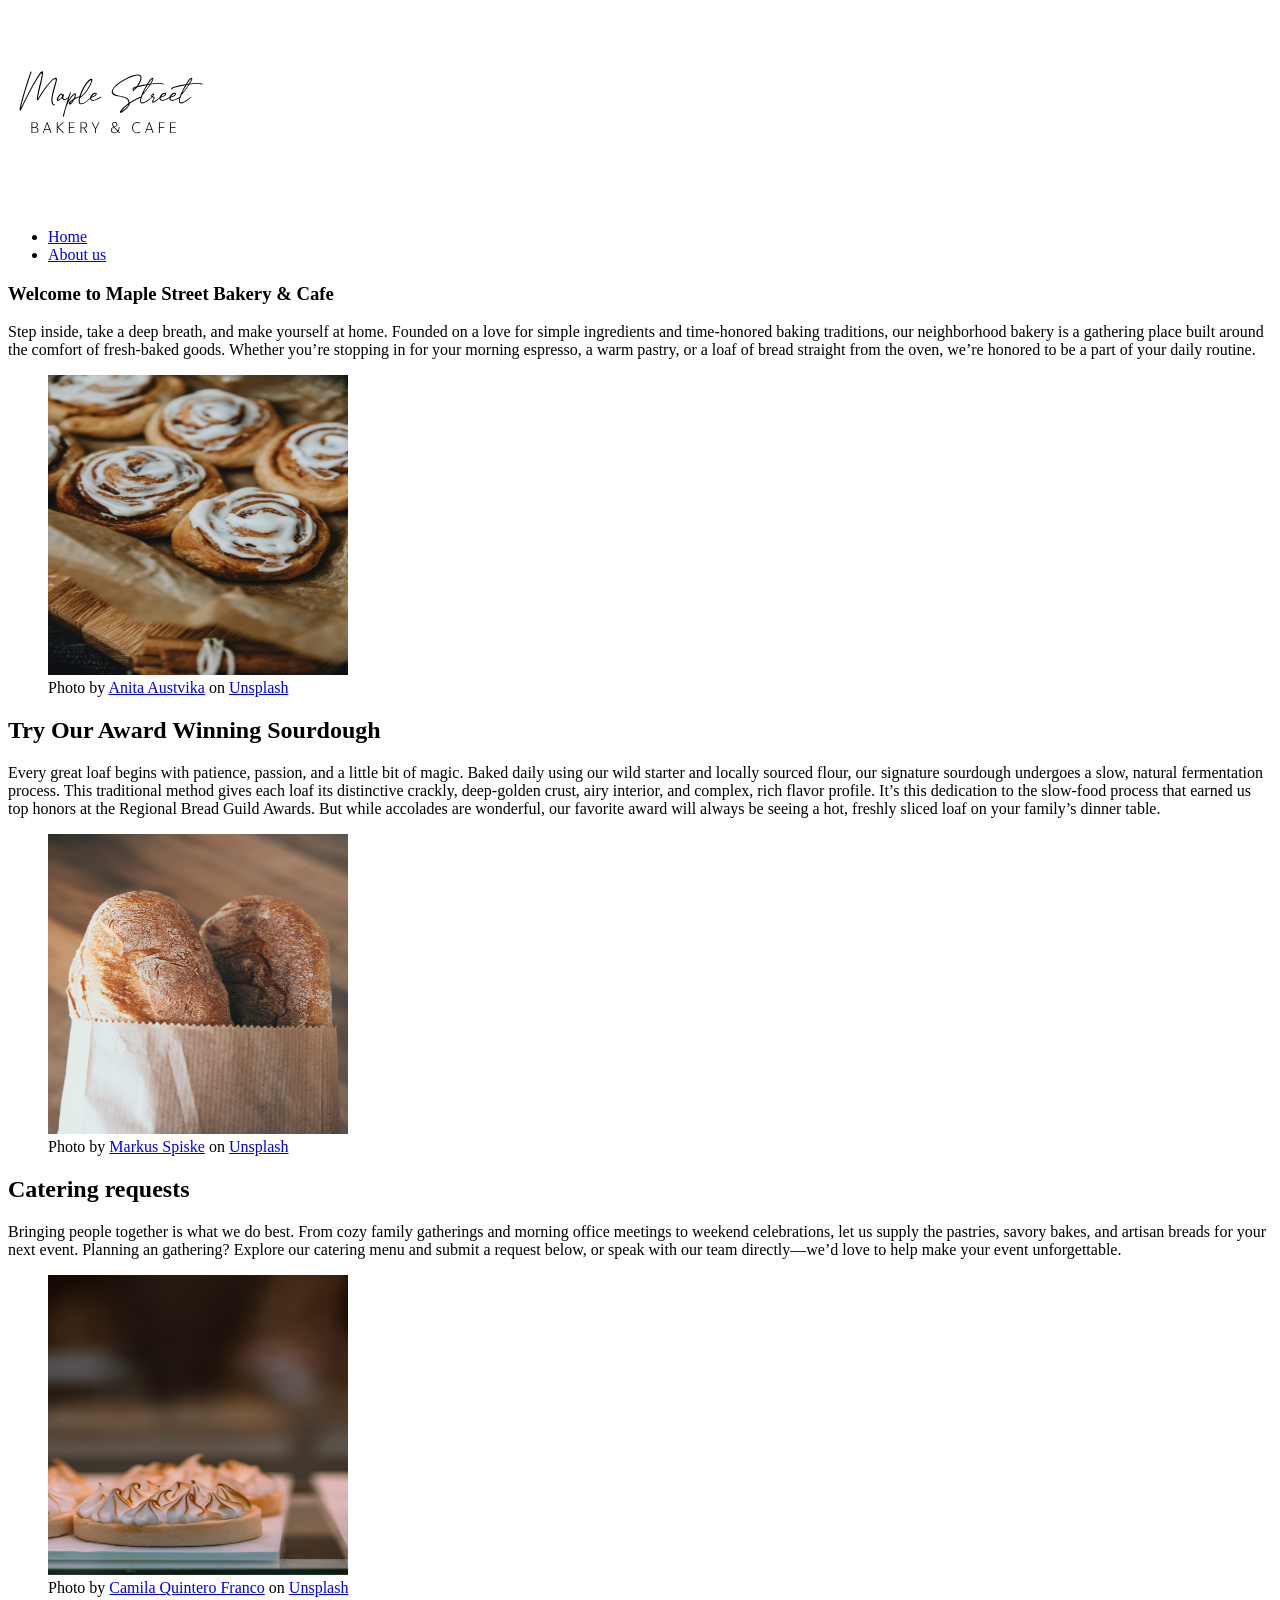
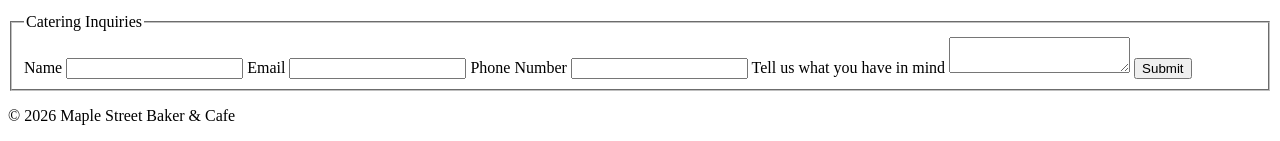
==== index.html @ 44095038 "The first rendition" ====
<!DOCTYPE html>
<html lang="en">
<head>
    <meta charset="UTF-8">
    <meta name="viewport" content="width=device-width, initial-scale=1.0">
    <title>Homepage - Maple Street Bakery</title>
</head>
<body>
  <header>
     <img src = "images/logo.svg" alt="Logo, Maple Street Bakery &amp; Cafe" width=200 height=200>
      <nav>
        <ul>
          <li><a href="index.html">Home</a></li>
          <li><a href="about.html">About us</a></li>
        </ul>
      </nav>
  </header>
  <main>
    <article>
      <section>
        <h1>Welcome to Maple Street Bakery &amp; Cafe</h1>
        <p>Step inside, take a deep breath, and make yourself at home. Founded on a love for simple ingredients and time-honored baking traditions, our neighborhood bakery is a gathering place built around the comfort of fresh-baked goods. Whether you’re stopping in for your morning espresso, a warm pastry, or a loaf of bread straight from the oven, we’re honored to be a part of your daily routine.</p>
        <figure>
          <img src="images/cinamon_bun.jpg" alt="A tray of cinnamon buns with white glaze" width=300 height=300>
          <figcaption>
            Photo by <a href="https://unsplash.com/@anitaaustvika?utm_source=unsplash&utm_medium=referral&utm_content=creditCopyText">Anita Austvika</a> on <a href="https://unsplash.com/photos/a-basket-of-cinnamon-rolls-j-rjB4GF67c?utm_source=unsplash&utm_medium=referral&utm_content=creditCopyText">Unsplash</a>
          </figcaption>
        </figure>
      </section>
      <article>
        <h2>Try Our Award Winning Sourdough</h2>
        <p>Every great loaf begins with patience, passion, and a little bit of magic. Baked daily using our wild starter and locally sourced flour, our signature sourdough undergoes a slow, natural fermentation process. This traditional method gives each loaf its distinctive crackly, deep-golden crust, airy interior, and complex, rich flavor profile.

          It’s this dedication to the slow-food process that earned us top honors at the Regional Bread Guild Awards. But while accolades are wonderful, our favorite award will always be seeing a hot, freshly sliced loaf on your family’s dinner table.</p>
        <figure>
          <img src="images/sourdough.jpg" alt="Two loaves of sourdough in a paper bag" width=300 height=300>
          <figcaption>
            Photo by <a href="https://unsplash.com/@markusspiske?utm_source=unsplash&utm_medium=referral&utm_content=creditCopyText">Markus Spiske</a> on <a href="https://unsplash.com/photos/a-piece-of-wood-39-6dSUrlyg?utm_source=unsplash&utm_medium=referral&utm_content=creditCopyText">Unsplash</a>
          </figcaption>
        </figure>
      </article>
      <article>
        <h2>Catering requests</h2>
        <p>Bringing people together is what we do best. From cozy family gatherings and morning office meetings to weekend celebrations, let us supply the pastries, savory bakes, and artisan breads for your next event.

          Planning an gathering? Explore our catering menu and submit a request below, or speak with our team directly—we’d love to help make your event unforgettable.</p>
        <figure>
          <img src="images/catering_2.jpg" alt="A miniature pie with torched cream on top" width=300 height=300>
          <figcaption>Photo by <a href="https://unsplash.com/@quinterocamilaa?utm_source=unsplash&utm_medium=referral&utm_content=creditCopyText">Camila Quintero Franco</a> on <a href="https://unsplash.com/photos/baked-pastries-mji7CTMZ4hA?utm_source=unsplash&utm_medium=referral&utm_content=creditCopyText">Unsplash</a></figcaption>
        </figure>
        <form action="/submit" method="POST">
          <fieldset>
            <legend>Catering Inquiries</legend>
            <label for="name">Name</label>
            <input type="text" id="name" name="name" required>
            <label for="email">Email</label>
            <input type="email" id="email" name="email" required>
            <label for="phone">Phone Number</label>
            <input type="tel" id="phone" name="phone" required>
            <label for="message">Tell us what you have in mind</label>
            <textarea id="message" name="message" required></textarea>
            <button type="submit">Submit</button>
          </fieldset>

        </form>
      </article>
    </article>
  </main>
  <footer>
    <p>&copy; 2026 Maple Street Baker & Cafe</p>
  </footer>
</body>
</html>
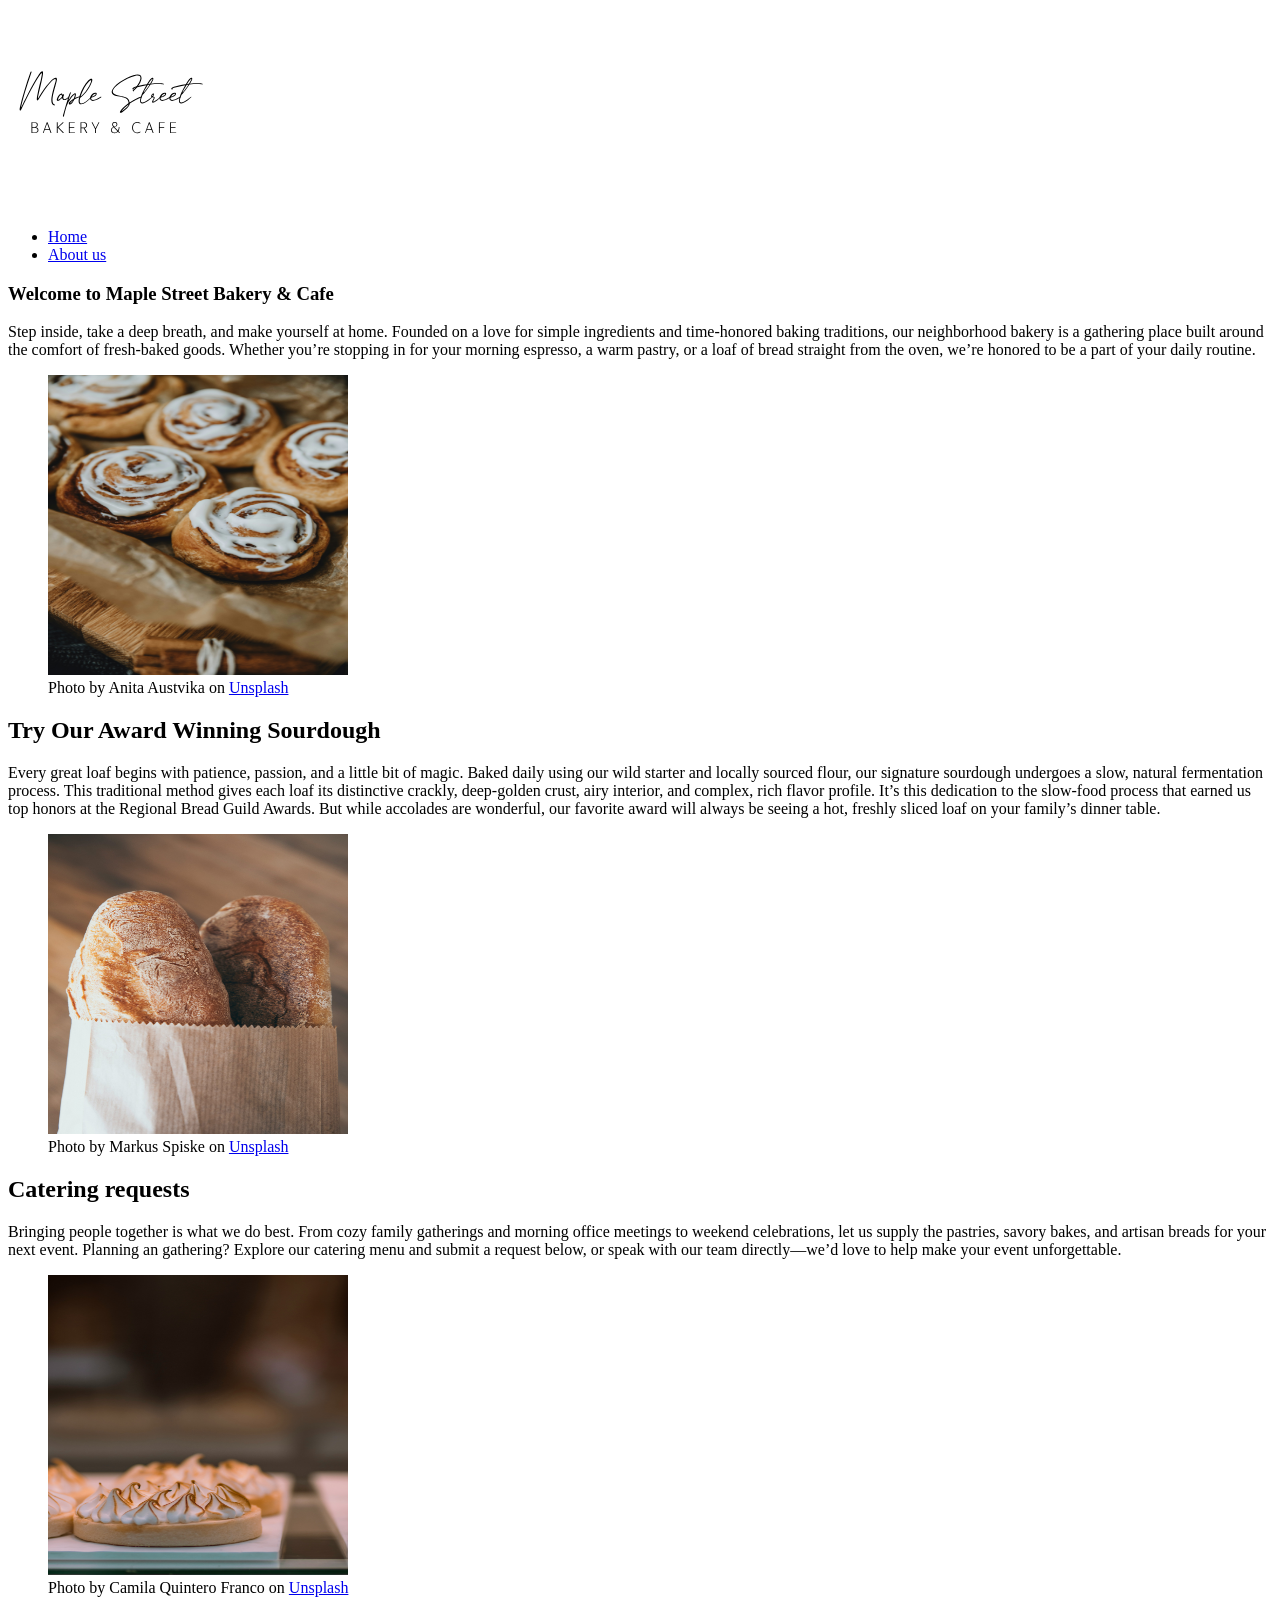
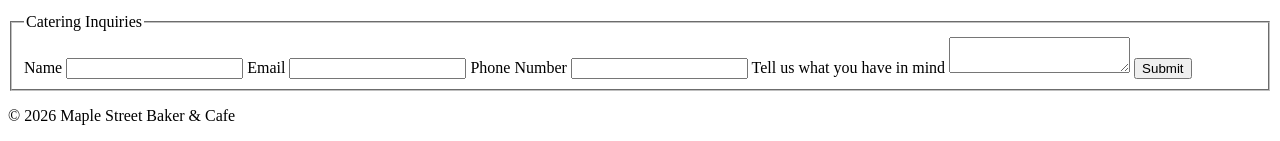
==== commit c1eb04e5: "The first rendition Took name links off of image credits" ====
--- a/index.html
+++ b/index.html
@@ -23,7 +23,7 @@
         <figure>
           <img src="images/cinamon_bun.jpg" alt="A tray of cinnamon buns with white glaze" width=300 height=300>
           <figcaption>
-            Photo by <a href="https://unsplash.com/@anitaaustvika?utm_source=unsplash&utm_medium=referral&utm_content=creditCopyText">Anita Austvika</a> on <a href="https://unsplash.com/photos/a-basket-of-cinnamon-rolls-j-rjB4GF67c?utm_source=unsplash&utm_medium=referral&utm_content=creditCopyText">Unsplash</a>
+            Photo by Anita Austvika on <a href="https://unsplash.com/photos/a-basket-of-cinnamon-rolls-j-rjB4GF67c?utm_source=unsplash&utm_medium=referral&utm_content=creditCopyText">Unsplash</a>
           </figcaption>
         </figure>
       </section>
@@ -35,7 +35,7 @@
         <figure>
           <img src="images/sourdough.jpg" alt="Two loaves of sourdough in a paper bag" width=300 height=300>
           <figcaption>
-            Photo by <a href="https://unsplash.com/@markusspiske?utm_source=unsplash&utm_medium=referral&utm_content=creditCopyText">Markus Spiske</a> on <a href="https://unsplash.com/photos/a-piece-of-wood-39-6dSUrlyg?utm_source=unsplash&utm_medium=referral&utm_content=creditCopyText">Unsplash</a>
+            Photo by Markus Spiske on <a href="https://unsplash.com/photos/a-piece-of-wood-39-6dSUrlyg?utm_source=unsplash&utm_medium=referral&utm_content=creditCopyText">Unsplash</a>
           </figcaption>
         </figure>
       </article>
@@ -46,7 +46,7 @@
           Planning an gathering? Explore our catering menu and submit a request below, or speak with our team directly—we’d love to help make your event unforgettable.</p>
         <figure>
           <img src="images/catering_2.jpg" alt="A miniature pie with torched cream on top" width=300 height=300>
-          <figcaption>Photo by <a href="https://unsplash.com/@quinterocamilaa?utm_source=unsplash&utm_medium=referral&utm_content=creditCopyText">Camila Quintero Franco</a> on <a href="https://unsplash.com/photos/baked-pastries-mji7CTMZ4hA?utm_source=unsplash&utm_medium=referral&utm_content=creditCopyText">Unsplash</a></figcaption>
+          <figcaption>Photo by Camila Quintero Franco on <a href="https://unsplash.com/photos/baked-pastries-mji7CTMZ4hA?utm_source=unsplash&utm_medium=referral&utm_content=creditCopyText">Unsplash</a></figcaption>
         </figure>
         <form action="/submit" method="POST">
           <fieldset>
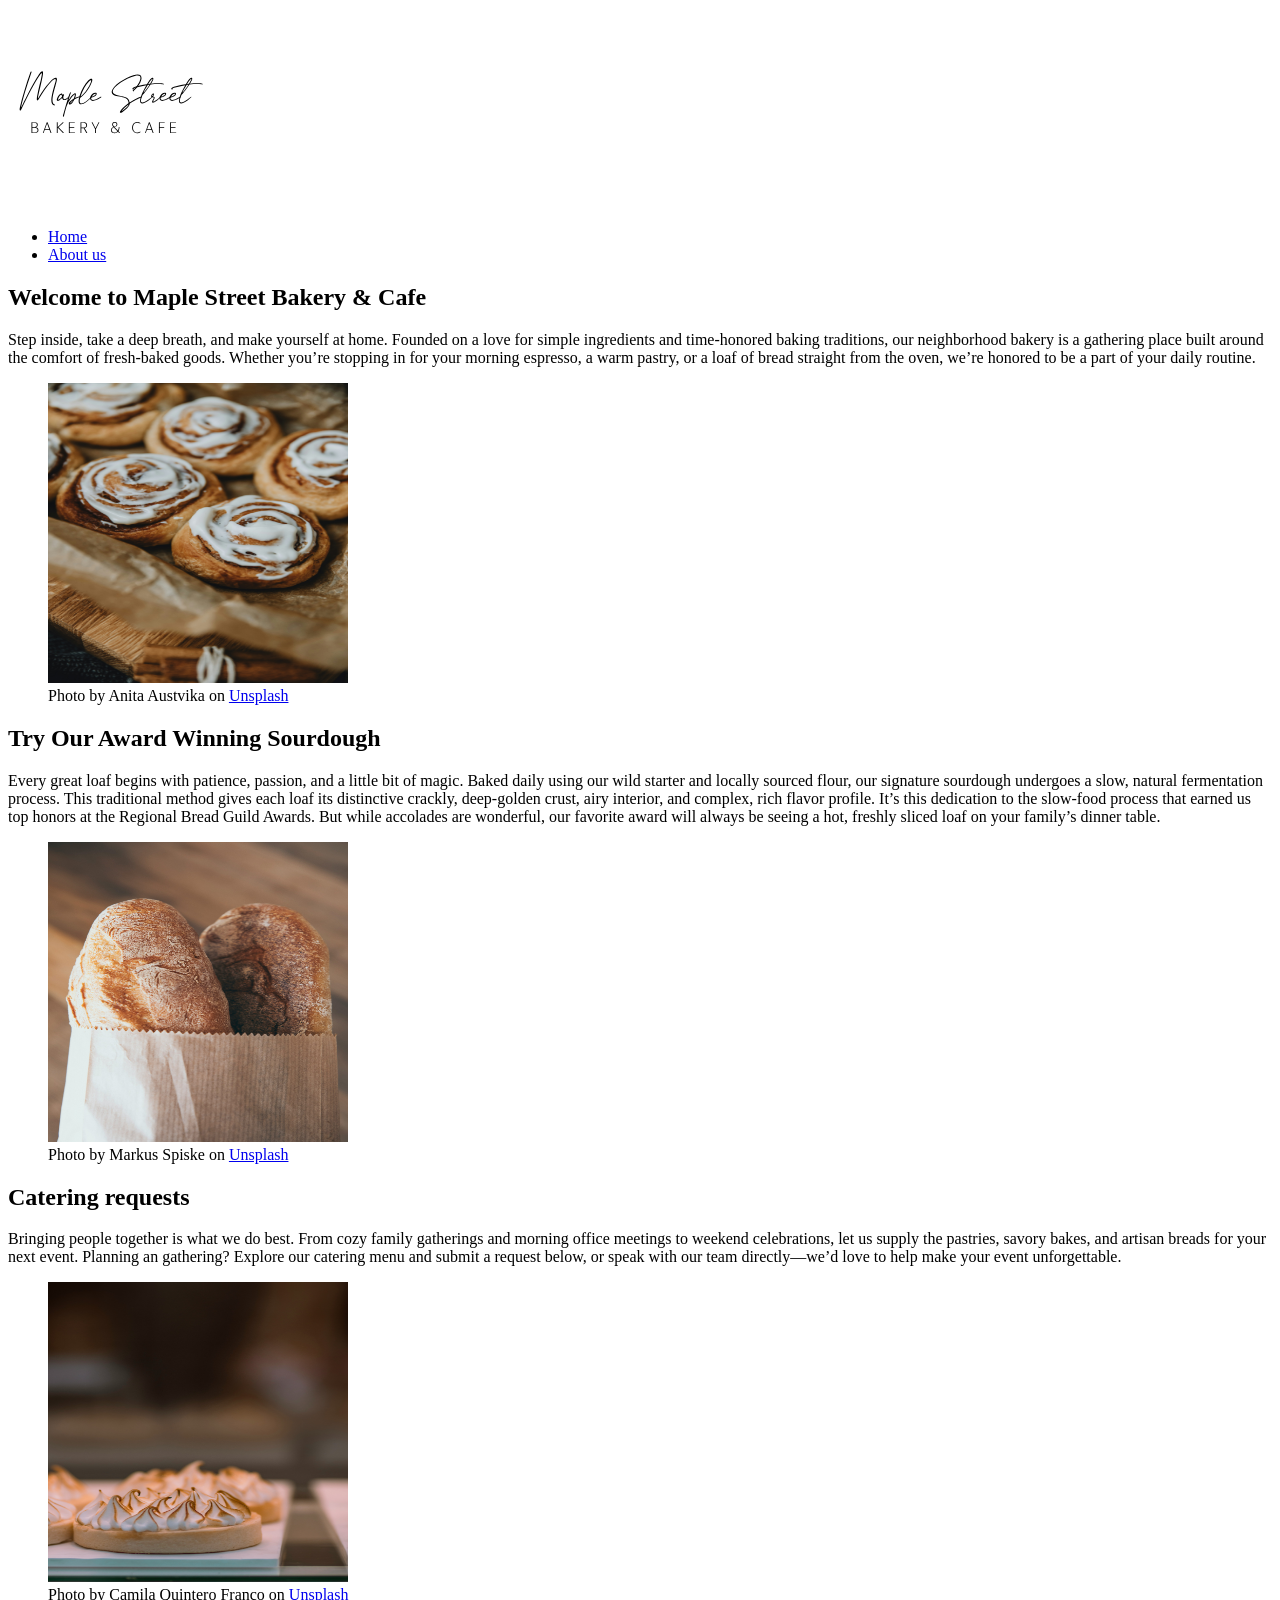
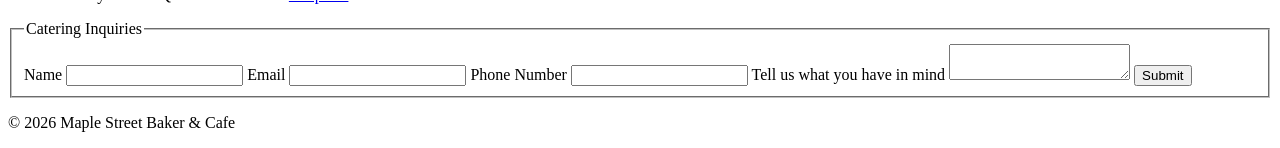
==== commit bd60ac7a: "Made changes for validator" ====
--- a/index.html
+++ b/index.html
@@ -17,7 +17,6 @@
   </header>
   <main>
     <article>
-      <section>
         <h1>Welcome to Maple Street Bakery &amp; Cafe</h1>
         <p>Step inside, take a deep breath, and make yourself at home. Founded on a love for simple ingredients and time-honored baking traditions, our neighborhood bakery is a gathering place built around the comfort of fresh-baked goods. Whether you’re stopping in for your morning espresso, a warm pastry, or a loaf of bread straight from the oven, we’re honored to be a part of your daily routine.</p>
         <figure>
@@ -26,7 +25,6 @@
             Photo by Anita Austvika on <a href="https://unsplash.com/photos/a-basket-of-cinnamon-rolls-j-rjB4GF67c?utm_source=unsplash&utm_medium=referral&utm_content=creditCopyText">Unsplash</a>
           </figcaption>
         </figure>
-      </section>
       <article>
         <h2>Try Our Award Winning Sourdough</h2>
         <p>Every great loaf begins with patience, passion, and a little bit of magic. Baked daily using our wild starter and locally sourced flour, our signature sourdough undergoes a slow, natural fermentation process. This traditional method gives each loaf its distinctive crackly, deep-golden crust, airy interior, and complex, rich flavor profile.
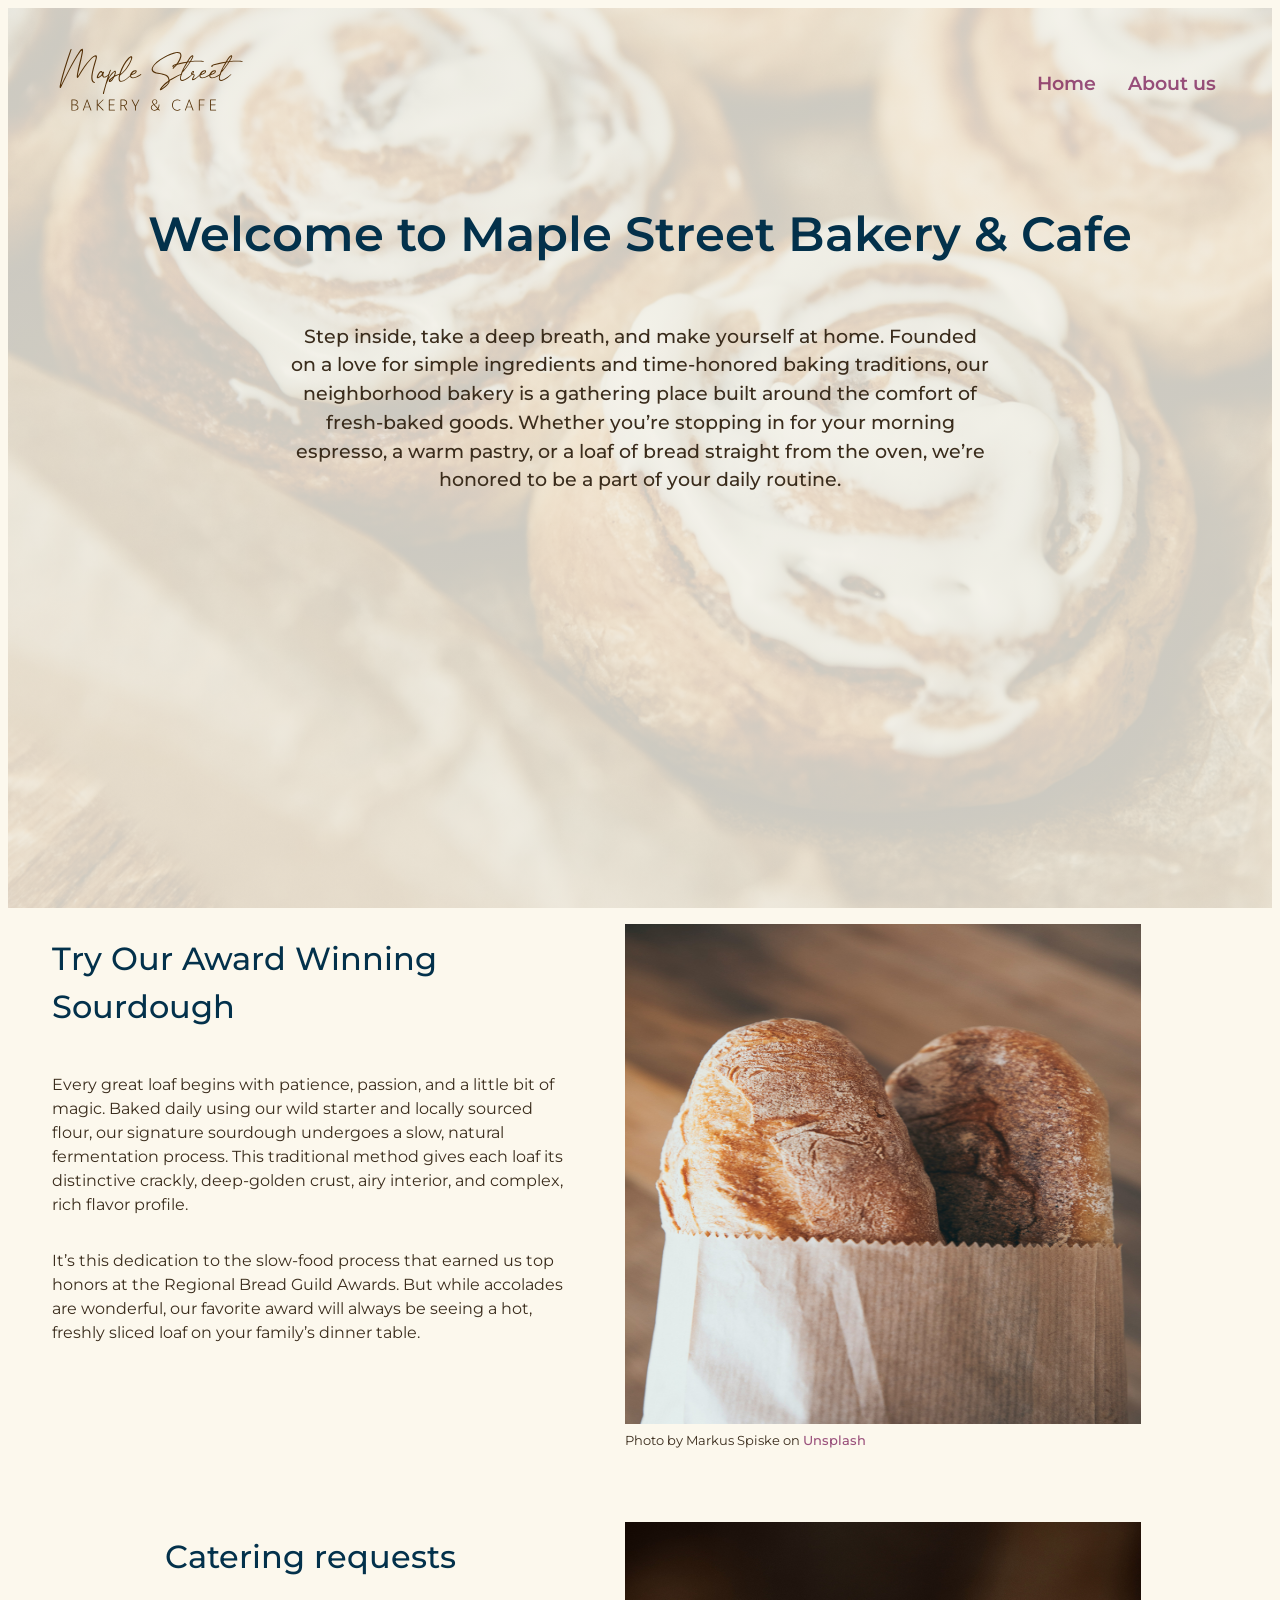
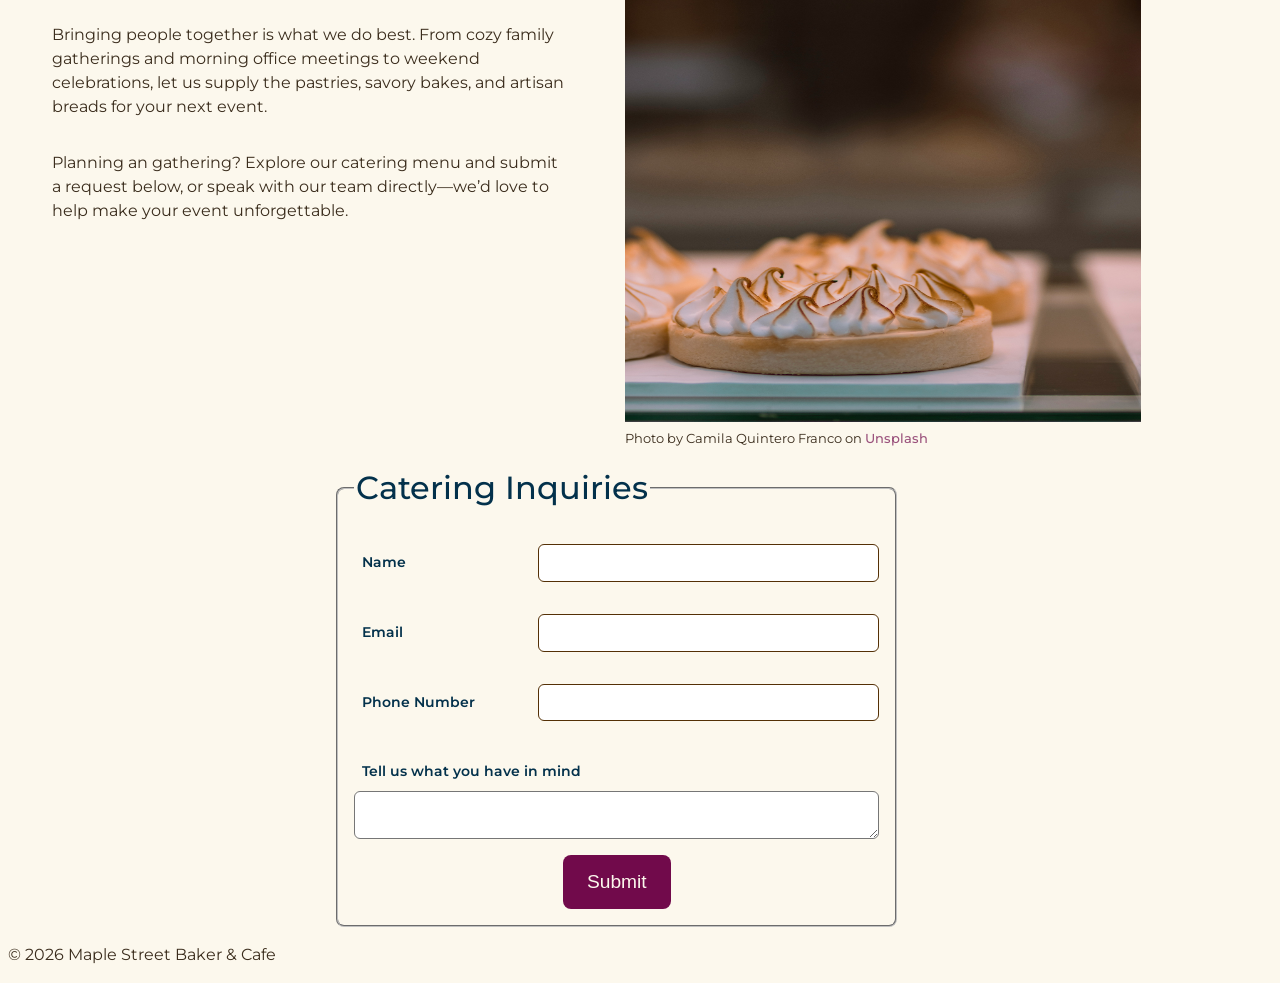
==== commit 1f01e816: "With style sheet" ====
--- a/index.html
+++ b/index.html
@@ -4,65 +4,77 @@
     <meta charset="UTF-8">
     <meta name="viewport" content="width=device-width, initial-scale=1.0">
     <title>Homepage - Maple Street Bakery</title>
+    <link rel="stylesheet" href="styles.css">
+    <link rel="preconnect" href="https://fonts.googleapis.com">
+    <link rel="preconnect" href="https://fonts.gstatic.com" crossorigin>
+    <link href="https://fonts.googleapis.com/css2?family=Montserrat:ital,wght@0,100..900;1,100..900&display=swap" rel="stylesheet">
 </head>
 <body>
-  <header>
-     <img src = "images/logo.svg" alt="Logo, Maple Street Bakery &amp; Cafe" width=200 height=200>
-      <nav>
-        <ul>
-          <li><a href="index.html">Home</a></li>
-          <li><a href="about.html">About us</a></li>
-        </ul>
-      </nav>
-  </header>
+    <header class="main-header" id="home-hero">
+        <nav>
+            <img src = "images/logo.svg" alt="Logo, Maple Street Bakery &amp; Cafe" width=250
+                 height=200>
+            <ul>
+                <li><a href="index.html">Home</a></li>
+                <li><a href="about.html">About us</a></li>
+            </ul>
+        </nav>
+
+      <div class = "hero">
+          <h1>Welcome to Maple Street Bakery &amp; Cafe</h1>
+          <p>Step inside, take a deep breath, and make yourself at home. Founded on a love for simple ingredients and time-honored baking traditions, our neighborhood bakery is a gathering place built around the comfort of fresh-baked goods. Whether you’re stopping in for your morning espresso, a warm pastry, or a loaf of bread straight from the oven, we’re honored to be a part of your daily routine.</p>
+      </div>
+    </header>
   <main>
-    <article>
-        <h1>Welcome to Maple Street Bakery &amp; Cafe</h1>
-        <p>Step inside, take a deep breath, and make yourself at home. Founded on a love for simple ingredients and time-honored baking traditions, our neighborhood bakery is a gathering place built around the comfort of fresh-baked goods. Whether you’re stopping in for your morning espresso, a warm pastry, or a loaf of bread straight from the oven, we’re honored to be a part of your daily routine.</p>
+      <article class = "content">
+          <header>
+            <h2>Try Our Award Winning Sourdough</h2>
+            <p>Every great loaf begins with patience, passion, and a little bit of magic. Baked daily using our wild starter and locally sourced flour, our signature sourdough undergoes a slow, natural fermentation process. This traditional method gives each loaf its distinctive crackly, deep-golden crust, airy interior, and complex, rich flavor profile.
+          <p>It’s this dedication to the slow-food process that earned us top honors at the Regional Bread Guild Awards. But while accolades are wonderful, our favorite award will always be seeing a hot, freshly sliced loaf on your family’s dinner table.</p>
+          </header>
         <figure>
-          <img src="images/cinamon_bun.jpg" alt="A tray of cinnamon buns with white glaze" width=300 height=300>
+          <img src="images/sourdough.jpg" alt="Two loaves of sourdough in a paper bag" width="800px" height="600px">
           <figcaption>
-            Photo by Anita Austvika on <a href="https://unsplash.com/photos/a-basket-of-cinnamon-rolls-j-rjB4GF67c?utm_source=unsplash&utm_medium=referral&utm_content=creditCopyText">Unsplash</a>
-          </figcaption>
-        </figure>
-      <article>
-        <h2>Try Our Award Winning Sourdough</h2>
-        <p>Every great loaf begins with patience, passion, and a little bit of magic. Baked daily using our wild starter and locally sourced flour, our signature sourdough undergoes a slow, natural fermentation process. This traditional method gives each loaf its distinctive crackly, deep-golden crust, airy interior, and complex, rich flavor profile.
-
-          It’s this dedication to the slow-food process that earned us top honors at the Regional Bread Guild Awards. But while accolades are wonderful, our favorite award will always be seeing a hot, freshly sliced loaf on your family’s dinner table.</p>
-        <figure>
-          <img src="images/sourdough.jpg" alt="Two loaves of sourdough in a paper bag" width=300 height=300>
-          <figcaption>
-            Photo by Markus Spiske on <a href="https://unsplash.com/photos/a-piece-of-wood-39-6dSUrlyg?utm_source=unsplash&utm_medium=referral&utm_content=creditCopyText">Unsplash</a>
+            Photo by Markus Spiske on <a href="https://unsplash.com/photos/a-piece-of-wood-39-6dSUrlyg?utm_source=unsplash&utm_medium=referral&utm_content=creditCopyText" >Unsplash</a>
           </figcaption>
         </figure>
       </article>
       <article>
-        <h2>Catering requests</h2>
-        <p>Bringing people together is what we do best. From cozy family gatherings and morning office meetings to weekend celebrations, let us supply the pastries, savory bakes, and artisan breads for your next event.
-
-          Planning an gathering? Explore our catering menu and submit a request below, or speak with our team directly—we’d love to help make your event unforgettable.</p>
-        <figure>
-          <img src="images/catering_2.jpg" alt="A miniature pie with torched cream on top" width=300 height=300>
-          <figcaption>Photo by Camila Quintero Franco on <a href="https://unsplash.com/photos/baked-pastries-mji7CTMZ4hA?utm_source=unsplash&utm_medium=referral&utm_content=creditCopyText">Unsplash</a></figcaption>
-        </figure>
+          <section class="content">
+              <header>
+                <h2>Catering requests</h2>
+                <p>Bringing people together is what we do best. From cozy family gatherings and morning office meetings to weekend celebrations, let us supply the pastries, savory bakes, and artisan breads for your next event.</p>
+              <p>Planning an gathering? Explore our catering menu and submit a request below, or speak with our team directly—we’d love to help make your event unforgettable.</p>
+              </header>
+              <figure>
+                  <img src="images/catering_2.jpg" alt="A miniature pie with torched cream on top" width="800px" height="600px">
+                  <figcaption>Photo by Camila Quintero Franco on <a href="https://unsplash.com/photos/baked-pastries-mji7CTMZ4hA?utm_source=unsplash&utm_medium=referral&utm_content=creditCopyText">Unsplash</a></figcaption>
+              </figure>
+          </section>
         <form action="/submit" method="POST">
           <fieldset>
             <legend>Catering Inquiries</legend>
-            <label for="name">Name</label>
-            <input type="text" id="name" name="name" required>
-            <label for="email">Email</label>
-            <input type="email" id="email" name="email" required>
-            <label for="phone">Phone Number</label>
-            <input type="tel" id="phone" name="phone" required>
-            <label for="message">Tell us what you have in mind</label>
-            <textarea id="message" name="message" required></textarea>
+            <div class="form-group">
+                <label for="name">Name</label>
+                <input type="text" id="name" name="name" required>
+            </div>
+            <div class="form-group">
+                <label for="email">Email</label>
+                <input type="email" id="email" name="email" required>
+            </div>
+            <div class="form-group">
+                <label for="phone">Phone Number</label>
+                <input type="tel" id="phone" name="phone" required>
+            </div>
+            <div class="form-group" id="custom-message">
+                <label for="message">Tell us what you have in mind</label>
+                <textarea id="message" name="message" required></textarea>
+            </div>
+
             <button type="submit">Submit</button>
           </fieldset>
-
         </form>
       </article>
-    </article>
   </main>
   <footer>
     <p>&copy; 2026 Maple Street Baker & Cafe</p>
--- a/styles.css
+++ b/styles.css
@@ -0,0 +1,293 @@
+:root {
+    font-size: 16px;
+
+}
+*{
+    box-sizing: border-box;
+}
+
+body{
+    font-family: Montserrat, sans-serif;
+    font-size: 1rem;
+    font-weight: 400;
+    line-height: 1.5;
+    color: #3a2c1c;
+    background-color: #FCF8ED;
+}
+body :focus-visible{
+    outline-color: #543006;
+    outline-width: 4px;
+}
+h1 {
+    text-align: center;
+    font-size: 2rem;
+    font-weight: 600;
+    color: #03314b;
+}
+
+h2 {
+    font-size: 1.5rem;
+    font-weight: 500;
+    color: #03314b;
+    background-color: #FCF8ED;
+}
+.main-header{
+    display: flex;
+    flex-direction: column;
+    justify-content: flex-start;
+    align-items: center;
+    gap: 8px;
+}
+
+nav{
+    display: flex;
+    flex-direction: column;
+    justify-content: center;
+    align-items: center;
+    width: 100%;
+}
+nav img{
+    width: 200px;
+    height: 150px;
+}
+#home-hero{
+    background-image:
+            linear-gradient(rgb(252 248 237 / 0.8), rgb(252 248 237 / 0.8)),
+            url("images/cinamon_bun.jpg");
+    background-repeat: no-repeat;
+    background-size: cover;
+    background-position: center;
+    min-height: 100svh;
+}
+.hero{
+    display: flex;
+    flex-direction: column;
+    align-items: center;
+    justify-content: center;
+}
+main{
+    display: flex;
+    flex-direction: column;
+    justify-content: center;
+    align-items: center;
+    gap: 24px;
+    margin: 40px;
+}
+article{
+    display: flex;
+    flex-direction: column;
+    align-items: center;
+    justify-content: center;
+
+}
+.content {
+    display: flex;
+    flex-direction: column;
+    justify-content: flex-start;
+    align-items: center;
+    gap: 16px;
+}
+.content figure {
+    flex: 1;
+    width: 100%;
+    height: auto;
+}
+.content figure img {
+    max-height:500px;
+}
+
+nav ul {
+    display: flex;
+    flex-direction: row;
+    gap: 16px;
+    list-style: none;
+    text-decoration: none;
+
+}
+
+nav ul li {
+    margin-right: 1rem;
+
+}
+
+nav ul li a {
+    font-size: 1rem;
+    font-weight: 600;
+}
+
+header {
+    display: flex;
+    flex-direction: column;
+    justify-content: flex-start;
+    align-items: center;
+}
+
+.main-header .hero p {
+    max-width: 700px;
+    font-size: 1rem;
+    font-weight: 500;
+    text-align: center;
+}
+
+
+a {
+    font-weight: 500;
+    color: rgb(113 10 75 / 0.7);
+    text-decoration: none;
+}
+
+main {
+    display: flex;
+    flex-direction: column;
+    justify-content: center;
+    align-items: center;
+    margin: auto 40px;
+    gap: 40px;
+    width: 90%;
+}
+
+main header {
+    flex: 1;
+    display: flex;
+    flex-direction: column;
+    justify-content: flex-start;
+    align-items: center;
+}
+
+main p {
+    text-align: left;
+    max-width: 700px;
+}
+
+.content figure img {
+    width: 100%;
+    height: auto;
+}
+
+button {
+    color: #FCF8ED;
+    border: none;
+    font-size: 1.2rem;
+    font-weight: 500;
+    background-color: #710a4b;
+    padding: 16px 24px;
+    border-radius: 8px;
+}
+
+figcaption {
+    font-size: .8rem;
+}
+form{
+    max-width: 700px;
+    min-width: 50%;
+}
+fieldset {
+     display: flex;
+     flex-direction: column;
+     justify-content: right;
+     align-items: center;
+     padding: 16px;
+     border-radius: 8px;
+ }
+
+legend {
+    color: #03314b;
+    font-weight: 500;
+    font-size: 2rem;
+}
+
+caption {
+    color: #543006;
+    font-weight: 500;
+    font-size: 1.2rem;
+}
+
+.form-group {
+    display: flex;
+    flex-direction: row;
+    justify-content: flex-start;
+    width: 100%;
+    margin: 16px;
+}
+
+.form-group label {
+    flex: 1;
+    color: #03314b;
+    margin: 8px;
+    font-size: .9rem;
+    font-weight: 600;
+}
+
+.form-group input {
+    flex: 2;
+    color: #FCF8ED;
+    border: #543006 1px solid;
+    border-radius: 6px;
+}
+
+#custom-message {
+    display: flex;
+    flex-direction: column;
+}
+
+.form-group textarea {
+    width: 100%;
+    height: 3rem;
+    border-radius: 6px;
+}
+
+table {
+    width: 100%;
+
+}
+
+table th {
+    font-weight: 500;
+    margin: 16px;
+}
+
+@media (min-width: 900px) {
+    nav {
+        display: flex;
+        flex-direction: row;
+        justify-content: space-between;
+        align-items: center;
+        width: 100%;
+        padding: 0 40px;
+    }
+
+    .content {
+        display: flex;
+        flex-direction: row;
+        justify-content: center;
+        align-items: flex-start;
+        margin: auto;
+    }
+
+    .content figure {
+        flex: 1;
+        width: 50%;
+
+    }
+
+    h1 {
+        font-size: 3rem;
+    }
+
+    h2 {
+        font-size: 2rem;
+    }
+    .main-header .hero p {
+        max-width: 700px;
+        font-size: 1.2rem;
+        font-weight: 500;
+        text-align: center;
+    }
+
+    nav ul li a {
+        font-size: 1.2rem;
+        font-weight: 600;
+    }
+
+}
+
